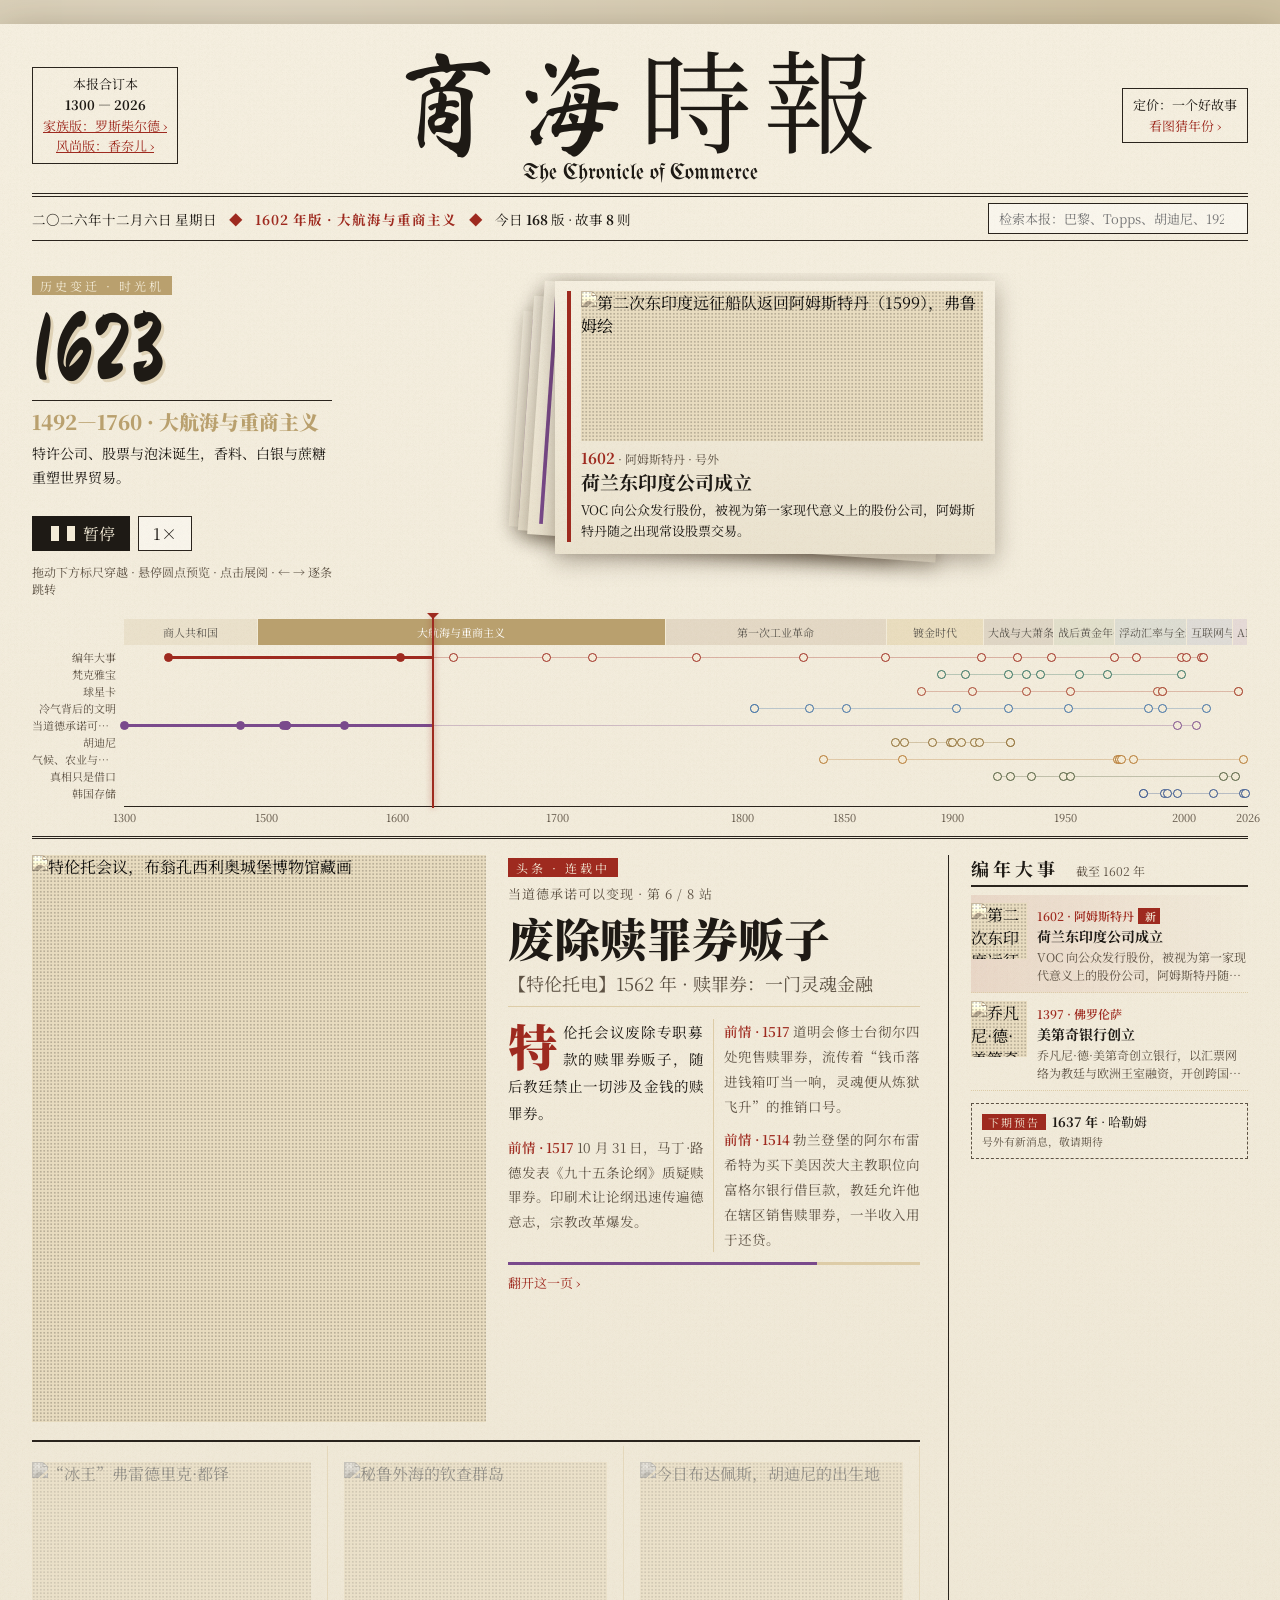
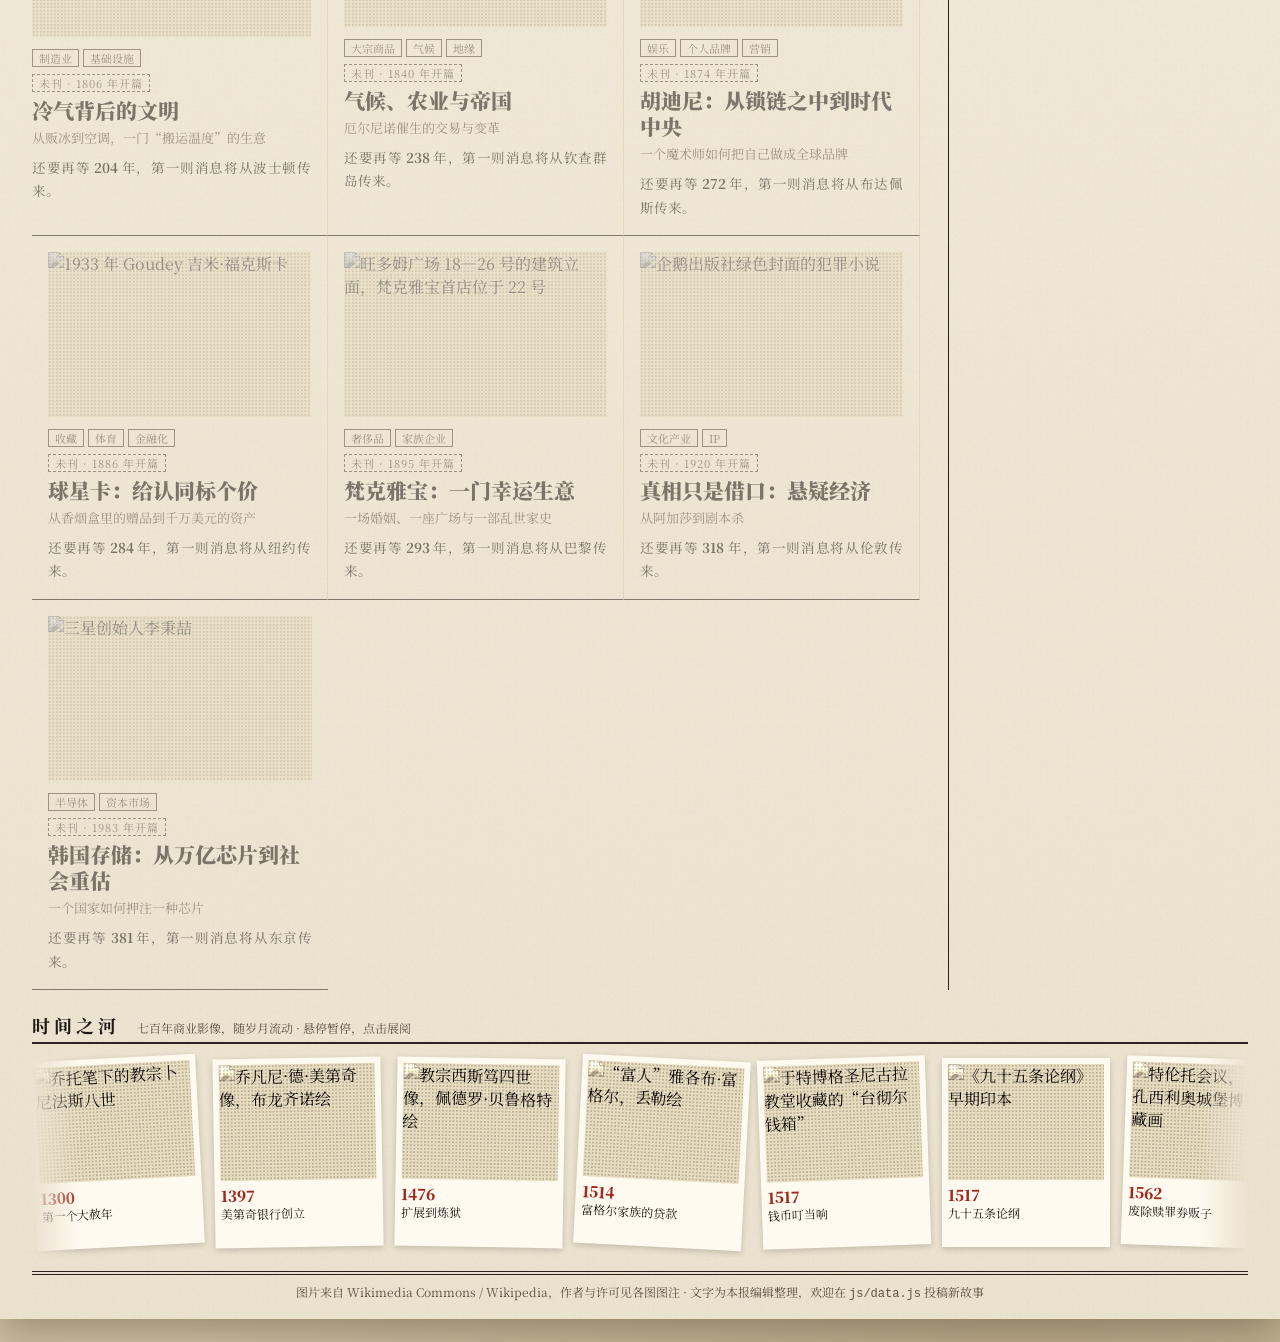
==== index.html @ 9a36eac8 "Initial commit: 商海时报 business story site with Chanel and Rothschild editions Co-Authored-By: Claude " ====
<!doctype html>
<html lang="zh-CN">
<head>
  <meta charset="utf-8" />
  <meta name="viewport" content="width=device-width, initial-scale=1" />
  <title>商海时报</title>
  <meta name="description" content="一份可以翻页的商业故事报：梵克雅宝、球星卡、空调、赎罪券、胡迪尼、厄尔尼诺、悬疑经济与韩国存储，七百年商业影像随时间流动。" />
  <link rel="preconnect" href="https://fonts.googleapis.com" />
  <link rel="preconnect" href="https://fonts.gstatic.com" crossorigin />
  <link href="https://fonts.googleapis.com/css2?family=Ma+Shan+Zheng&family=Noto+Serif+SC:wght@400;600;900&family=UnifrakturMaguntia&display=swap" rel="stylesheet" />
  <link rel="stylesheet" href="css/style.css" />
</head>
<body>
  <!-- ============ 头版 ============ -->
  <div id="front">
    <header class="masthead">
      <div class="ear">本报合订本<br /><b>1300 — 2026</b><br /><a class="link edition-link" href="family.html">家族版：罗斯柴尔德 ›</a><br /><a class="link edition-link" href="fashion.html">风尚版：香奈儿 ›</a></div>
      <div class="title">
        <h1>商海時報</h1>
        <div class="en">The Chronicle of Commerce</div>
      </div>
      <div class="ear right">定价：一个好故事<br /><button id="quizBtn" class="link">看图猜年份 ›</button></div>
    </header>
    <div class="dateline">
      <span id="today"></span>
      <span class="sep">◆</span>
      <b id="edition" class="edition"></b>
      <span class="sep">◆</span>
      <span>今日 <b id="pageCount"></b> 版 · 故事 <b id="storyCount"></b> 则</span>
      <div class="search">
        <input id="q" type="search" placeholder="检索本报：巴黎、Topps、胡迪尼、1929…" autocomplete="off" />
        <ul id="results" hidden></ul>
      </div>
    </div>

    <section id="machine" class="machine" tabindex="0" aria-label="时光机：七百年商业历史变迁">
      <div class="m-left">
        <span class="kicker">历史变迁 · 时光机</span>
        <div class="m-year" id="mYear">1300</div>
        <div class="m-era" id="mEra"></div>
        <p class="m-desc" id="mDesc"></p>
        <div class="m-ctrl">
          <button id="mPlay" class="go">▶ 播放七百年</button>
          <button id="mSpeed" class="chip" title="播放速度">1×</button>
        </div>
        <p class="muted small">拖动下方标尺穿越 · 悬停圆点预览 · 点击展阅 · ← → 逐条跳转</p>
      </div>
      <div class="m-desk" id="mDesk">
        <div class="m-empty" id="mEmpty">故事即将开始……</div>
        <div class="m-stamp" id="mStamp"></div>
      </div>
      <div class="m-axis" id="mAxis">
        <div class="m-eras" id="mEras"></div>
        <div class="m-lanes" id="mLanes"></div>
        <div class="m-ticks" id="mTicks"></div>
        <div class="m-headwrap"><div class="m-head" id="mHead"></div></div>
      </div>
    </section>

    <main class="front-grid">
      <article id="lead" class="lead"></article>
      <aside id="brief" class="brief"></aside>
      <section id="stories" class="stories"></section>
    </main>

    <section class="river">
      <h3>时间之河 <small>七百年商业影像，随岁月流动 · 悬停暂停，点击展阅</small></h3>
      <div class="river-window"><div id="river" class="river-track"></div></div>
    </section>

    <footer class="colophon">
      图片来自 Wikimedia Commons / Wikipedia，作者与许可见各图图注 · 文字为本报编辑整理，欢迎在 <code>js/data.js</code> 投稿新故事
    </footer>
  </div>

  <!-- ============ 翻页阅读 ============ -->
  <div id="reader" hidden>
    <div class="r-top">
      <button id="home" class="link">‹ 返回头版</button>
      <span id="rTitle"></span>
      <span id="rEra" class="muted"></span>
      <span id="rPage" class="muted"></span>
    </div>
    <div class="stage">
      <button id="prev" class="turn" aria-label="上一页">‹</button>
      <div id="book" class="book">
        <div id="pL" class="page left"></div>
        <div id="pR" class="page right"></div>
      </div>
      <button id="next" class="turn" aria-label="下一页">›</button>
    </div>
    <div class="r-bar">
      <button id="play">▶ 自动翻页</button>
      <button id="tone">旧报色调</button>
      <span class="muted small">← → 翻页 · 空格自动 · Esc 返回头版</span>
    </div>
    <div class="film">
      <div id="ruler" class="ruler"></div>
      <div class="film-window"><div id="film" class="film-track"></div></div>
    </div>
  </div>

  <!-- ============ 剪报 / 小试 弹窗 ============ -->
  <div id="modal" hidden>
    <div class="clip">
      <button class="close" id="mClose" aria-label="关闭">×</button>
      <div id="mBody"></div>
    </div>
  </div>

  <script src="js/data.js"></script>
  <script src="js/images.js"></script>
  <script src="js/captions.js"></script>
  <script src="js/app.js"></script>
</body>
</html>
---- css/style.css ----
:root {
  --paper: #f3ebd7;
  --paper-2: #e8dcc0;
  --paper-3: #ddcca7;
  --ink: #1e1a15;
  --ink-2: #5d5244;
  --rule: #2a241d;
  --red: #9e2a1f;
  --gold: #a07a2c;
  --shadow: 0 10px 40px rgba(40, 25, 10, 0.35);
  --serif: "Noto Serif SC", "Songti SC", "SimSun", serif;
}
* { box-sizing: border-box; }
html, body { margin: 0; }
body {
  font-family: var(--serif);
  color: var(--ink);
  background: #cfc2a3;
  background-image:
    radial-gradient(ellipse at 20% 10%, rgba(255,255,255,.35), transparent 60%),
    radial-gradient(ellipse at 80% 90%, rgba(90,60,20,.18), transparent 60%);
  min-height: 100vh;
}
button { font: inherit; cursor: pointer; color: inherit; }
.link { background: none; border: none; color: var(--red); padding: 0; }
.link:hover { text-decoration: underline; }
.muted { color: var(--ink-2); }
.small { font-size: 12px; }
[hidden] { display: none !important; }

/* 纸张质感 */
.paper {
  background-color: var(--paper);
  background-image:
    url("data:image/svg+xml,%3Csvg xmlns='http://www.w3.org/2000/svg' width='220' height='220'%3E%3Cfilter id='n'%3E%3CfeTurbulence baseFrequency='.85' numOctaves='3' stitchTiles='stitch'/%3E%3CfeColorMatrix values='0 0 0 0 .35 0 0 0 0 .27 0 0 0 0 .15 0 0 0 .09 0'/%3E%3C/filter%3E%3Crect width='100%25' height='100%25' filter='url(%23n)'/%3E%3C/svg%3E"),
    linear-gradient(180deg, rgba(255,255,255,.25), rgba(0,0,0,.03));
}

/* 网点印刷效果 */
.halftone { position: relative; overflow: hidden; background: var(--paper-2); }
.halftone img { display: block; width: 100%; height: 100%; object-fit: cover; filter: grayscale(1) contrast(1.15) sepia(.18); transition: filter .5s; }
.halftone::after {
  content: ""; position: absolute; inset: 0; pointer-events: none;
  background: radial-gradient(rgba(20,15,10,.22) 0.9px, transparent 1.3px) 0 0 / 3.5px 3.5px;
}
.halftone:hover img { filter: grayscale(.2) contrast(1.05) sepia(.1); }
.noimg { display: flex; align-items: center; justify-content: center; font-weight: 900; font-size: 64px; color: var(--paper-3); background: var(--paper-2); }

/* ================= 头版 ================= */
#front { max-width: 1280px; margin: 24px auto; padding: 22px 32px 18px; box-shadow: var(--shadow); }
#front { background-color: var(--paper); }
.masthead { display: grid; grid-template-columns: 1fr auto 1fr; align-items: center; gap: 16px; border-bottom: 4px double var(--rule); padding-bottom: 8px; }
.masthead .ear { font-size: 13px; line-height: 1.6; border: 1px solid var(--rule); padding: 6px 10px; justify-self: start; text-align: center; }
.masthead .ear.right { justify-self: end; }
.masthead .title { text-align: center; }
.masthead h1 { margin: 0; font-family: "Ma Shan Zheng", var(--serif); font-weight: 400; font-size: clamp(56px, 9vw, 112px); line-height: 1; letter-spacing: 12px; }
.masthead .en { font-family: "UnifrakturMaguntia", serif; font-size: 22px; margin-top: 4px; }
.dateline { display: flex; align-items: center; gap: 12px; flex-wrap: wrap; border-bottom: 1px solid var(--rule); padding: 6px 0; font-size: 13.5px; }
.dateline .sep { color: var(--red); }
.search { position: relative; margin-left: auto; min-width: 260px; }
.search input { width: 100%; padding: 5px 10px; border: 1px solid var(--rule); background: rgba(255,255,255,.4); font: inherit; font-size: 13px; }
#results { position: absolute; z-index: 30; right: 0; left: 0; list-style: none; margin: 2px 0 0; padding: 0; background: var(--paper); border: 1px solid var(--rule); max-height: 320px; overflow-y: auto; box-shadow: var(--shadow); }
#results li { padding: 6px 10px; cursor: pointer; border-bottom: 1px dotted var(--paper-3); font-size: 13.5px; }
#results li:hover, #results li.on { background: var(--paper-2); }
#results small { color: var(--ink-2); margin-left: 6px; }

.front-grid { display: grid; grid-template-columns: 1fr 300px; gap: 0 28px; margin-top: 16px; }
.kicker { display: inline-block; font-size: 12px; letter-spacing: 3px; color: var(--paper); background: var(--red); padding: 1px 8px; }
.lead { display: grid; grid-template-columns: 1.1fr 1fr; gap: 22px; padding-bottom: 18px; border-bottom: 2px solid var(--rule); cursor: pointer; }
.lead .halftone { aspect-ratio: 4 / 5; }
.lead h2 { font-size: clamp(30px, 3.6vw, 46px); line-height: 1.15; margin: 8px 0 6px; font-weight: 900; }
.lead .deck { font-size: 18px; color: var(--ink-2); margin: 0 0 12px; border-bottom: 1px solid var(--paper-3); padding-bottom: 10px; }
.lead .body { column-count: 2; column-gap: 20px; column-rule: 1px solid var(--paper-3); font-size: 14.5px; line-height: 1.85; text-align: justify; }
.lead .body p { margin: 0 0 8px; }
.dropcap::first-letter { float: left; font-size: 3.4em; line-height: .9; font-weight: 900; padding: 4px 6px 0 0; color: var(--red); }
.more { color: var(--red); font-size: 13px; margin-top: 6px; display: inline-block; }

.brief { grid-row: span 2; border-left: 1px solid var(--rule); padding-left: 22px; }
.brief h3, .river h3 { margin: 0 0 8px; font-size: 18px; border-bottom: 2px solid var(--rule); padding-bottom: 4px; letter-spacing: 4px; }
.brief h3 small, .river h3 small { font-weight: 400; letter-spacing: 0; font-size: 12px; color: var(--ink-2); margin-left: 8px; }
.brief-item { display: grid; grid-template-columns: 56px 1fr; gap: 10px; padding: 8px 0; border-bottom: 1px dotted var(--paper-3); cursor: pointer; }
.brief-item .halftone { width: 56px; height: 56px; }
.brief-item b { display: block; font-size: 14px; }
.brief-item .y { color: var(--red); font-weight: 600; font-size: 12px; }
.brief-item p { margin: 2px 0 0; font-size: 12px; color: var(--ink-2); line-height: 1.5; display: -webkit-box; -webkit-line-clamp: 2; -webkit-box-orient: vertical; overflow: hidden; }
.brief-item:hover b { color: var(--red); }

.stories { display: grid; grid-template-columns: repeat(auto-fill, minmax(260px, 1fr)); gap: 0; margin-top: 4px; }
.story { padding: 16px 16px 16px 0; border-bottom: 1px solid var(--rule); cursor: pointer; }
.story:not(:last-child) { border-right: 1px solid var(--paper-3); padding-right: 16px; }
.story + .story { padding-left: 16px; }
.story .halftone { aspect-ratio: 16 / 10; margin-bottom: 8px; }
.story h3 { margin: 4px 0; font-size: 21px; line-height: 1.25; font-weight: 900; }
.story .deck { font-size: 13px; color: var(--ink-2); margin: 0 0 6px; }
.story p { margin: 0; font-size: 13.5px; line-height: 1.75; text-align: justify; }
.story .tags { margin-top: 6px; }
.tag { display: inline-block; font-size: 11px; padding: 0 6px; margin-right: 4px; border: 1px solid var(--ink-2); color: var(--ink-2); }
.story:hover h3, .lead:hover h2 { color: var(--red); }

/* 时间之河（头版滚动胶片） */
.river { margin-top: 22px; }
.river-window { overflow: hidden; mask-image: linear-gradient(90deg, transparent, #000 4%, #000 96%, transparent); }
.river-track { display: flex; gap: 14px; width: max-content; animation: drift 240s linear infinite; padding: 6px 0 10px; will-change: transform; }
.river-window.idle .river-track { animation-play-state: paused; }
.river-window:hover .river-track { animation-play-state: paused; }
@keyframes drift { to { transform: translateX(-50%); } }
.frame { width: 168px; flex: none; cursor: pointer; background: #fffaf0; padding: 6px 6px 8px; box-shadow: 0 2px 6px rgba(0,0,0,.18); transform: rotate(var(--r, 0deg)); transition: transform .25s; }
.frame:hover { transform: rotate(0) translateY(-4px) scale(1.04); }
.frame .halftone { height: 116px; }
.frame .y { font-weight: 900; color: var(--red); font-size: 15px; margin-top: 4px; }
.frame .t { font-size: 12px; line-height: 1.4; height: 2.8em; overflow: hidden; }
.colophon { margin-top: 14px; border-top: 4px double var(--rule); padding-top: 8px; font-size: 12px; color: var(--ink-2); text-align: center; }

/* ================= 翻页阅读 ================= */
#reader { height: 100vh; display: flex; flex-direction: column; padding: 12px 16px; gap: 8px; }
.r-top { display: flex; gap: 16px; align-items: baseline; flex-wrap: wrap; }
#rTitle { font-weight: 900; font-size: 18px; }
#rPage { margin-left: auto; }
.stage { flex: 1; min-height: 0; display: flex; align-items: center; gap: 10px; }
.turn { flex: none; width: 44px; height: 88px; border: none; background: rgba(255,255,255,.25); font-size: 32px; border-radius: 4px; color: var(--ink); }
.turn:hover:not(:disabled) { background: rgba(255,255,255,.5); }
.turn:disabled { opacity: .25; cursor: default; }

.book { position: relative; flex: 1; height: 100%; max-height: 760px; max-width: 1240px; margin: 0 auto; display: flex; perspective: 2600px; }
.book::before { content: ""; position: absolute; inset: -10px -12px; background: #5a4630; border-radius: 6px; box-shadow: var(--shadow); z-index: -1; }
.page { position: relative; flex: 1; overflow: hidden; padding: 30px 34px 40px; }
.page.left { box-shadow: inset -24px 0 36px -18px rgba(60,40,15,.45); }
.page.right { box-shadow: inset 24px 0 36px -18px rgba(60,40,15,.45); }
.folio { position: absolute; bottom: 12px; left: 0; right: 0; text-align: center; font-size: 12px; color: var(--ink-2); letter-spacing: 2px; }
.runhead { font-size: 11px; letter-spacing: 3px; color: var(--ink-2); border-bottom: 1px solid var(--rule); padding-bottom: 4px; margin-bottom: 14px; display: flex; justify-content: space-between; }

/* 翻页叶片 */
.leaf { position: absolute; top: 0; bottom: 0; width: 50%; transform-style: preserve-3d; z-index: 5; }
.leaf .face { position: absolute; inset: 0; backface-visibility: hidden; -webkit-backface-visibility: hidden; }
.leaf .face.back { transform: rotateY(180deg); }
.leaf .face::after { content: ""; position: absolute; inset: 0; pointer-events: none; opacity: 0; animation: shade .9s ease-in-out forwards; }
.leaf.next { left: 50%; transform-origin: left center; animation: flipNext .9s cubic-bezier(.45,.05,.35,1) forwards; }
.leaf.prev { left: 0; transform-origin: right center; animation: flipPrev .9s cubic-bezier(.45,.05,.35,1) forwards; }
.leaf.next .face.front::after { background: linear-gradient(90deg, rgba(0,0,0,.35), transparent 60%); }
.leaf.next .face.back::after { background: linear-gradient(270deg, rgba(0,0,0,.35), transparent 60%); }
.leaf.prev .face.front::after { background: linear-gradient(270deg, rgba(0,0,0,.35), transparent 60%); }
.leaf.prev .face.back::after { background: linear-gradient(90deg, rgba(0,0,0,.35), transparent 60%); }
@keyframes flipNext { from { transform: rotateY(0); } to { transform: rotateY(-180deg); } }
@keyframes flipPrev { from { transform: rotateY(0); } to { transform: rotateY(180deg); } }
@keyframes shade { 50% { opacity: 1; } 100% { opacity: 0; } }

/* 左页：图版 */
.plate { height: calc(100% - 30px); display: flex; flex-direction: column; }
.plate .halftone { flex: 1; min-height: 0; border: 1px solid var(--rule); padding: 0; }
.plate .halftone img { object-fit: cover; animation: kenburns 18s ease-in-out infinite alternate; transform-origin: var(--fx, 50%) var(--fy, 40%); }
.plate .halftone.contain img { object-fit: contain; background: #fffaf0; }
@keyframes kenburns { from { transform: scale(1); } to { transform: scale(1.12); } }
.plate figcaption { font-size: 13px; margin-top: 8px; line-height: 1.5; }
.plate figcaption .credit { display: block; font-size: 11px; color: var(--ink-2); margin-top: 2px; }
.plate figcaption .credit a { color: inherit; }
.plate .yearstamp { position: absolute; top: 46px; left: 46px; font-size: 44px; font-weight: 900; color: var(--paper); text-shadow: 0 2px 10px rgba(0,0,0,.6); z-index: 2; letter-spacing: 2px; }
body.color .halftone img { filter: none; }
body.color .halftone::after { opacity: .25; }

/* 右页：报道 */
.article .dl { font-size: 13px; color: var(--red); font-weight: 600; letter-spacing: 1px; }
.article h2 { font-size: clamp(26px, 2.8vw, 40px); line-height: 1.2; margin: 6px 0 12px; font-weight: 900; }
.article .body { font-size: 16px; line-height: 2; text-align: justify; }
.article blockquote { margin: 18px 0 0; padding: 12px 16px; border-top: 2px solid var(--rule); border-bottom: 2px solid var(--rule); font-size: 17px; font-weight: 600; line-height: 1.7; position: relative; }
.article blockquote::before { content: "商业启示"; position: absolute; top: -11px; left: 12px; background: var(--paper); padding: 0 8px; font-size: 12px; color: var(--gold); letter-spacing: 3px; }
.article .seq { margin-top: 18px; font-size: 12px; color: var(--ink-2); }

/* 封面 & 封底 */
.cover h2 { font-family: "Ma Shan Zheng", var(--serif); font-weight: 400; font-size: clamp(40px, 4.6vw, 66px); line-height: 1.1; margin: 10px 0; }
.cover .deck { font-size: 18px; color: var(--ink-2); margin: 0 0 14px; }
.mosaic { display: grid; grid-template-columns: repeat(3, 1fr); grid-auto-rows: 1fr; gap: 6px; height: calc(100% - 40px); }
.mosaic .halftone:first-child { grid-column: span 2; grid-row: span 2; }
.toc { list-style: none; padding: 0; margin: 14px 0 0; }
.toc li { display: flex; gap: 10px; align-items: baseline; padding: 5px 0; border-bottom: 1px dotted var(--paper-3); cursor: pointer; font-size: 15px; }
.toc li:hover { color: var(--red); }
.toc .y { color: var(--red); font-weight: 600; width: 44px; flex: none; }
.toc .pg { margin-left: auto; color: var(--ink-2); font-size: 12px; }
.lessons { list-style: none; padding: 0; counter-reset: l; }
.lessons li { counter-increment: l; padding: 10px 0 10px 40px; position: relative; border-bottom: 1px dotted var(--paper-3); line-height: 1.7; }
.lessons li::before { content: counter(l, cjk-ideographic); position: absolute; left: 0; top: 8px; font-weight: 900; color: var(--red); font-size: 20px; }
.next-issue { border: 1px solid var(--rule); padding: 16px; margin-top: 16px; cursor: pointer; }
.next-issue:hover h3 { color: var(--red); }
.next-issue .halftone { height: 180px; margin: 8px 0; }

/* 底部胶片 */
.r-bar { display: flex; gap: 10px; align-items: center; justify-content: center; }
.r-bar button { border: 1px solid var(--rule); background: rgba(255,255,255,.35); padding: 3px 12px; }
.film { flex: none; }
.ruler { position: relative; height: 26px; margin: 0 22px; }
.ruler .band { position: absolute; top: 10px; height: 4px; left: 0; right: 0; background: var(--rule); opacity: .3; }
.ruler i { position: absolute; top: 6px; width: 1px; height: 12px; background: var(--rule); }
.ruler .cursor { position: absolute; top: 0; transform: translateX(-50%); transition: left .9s cubic-bezier(.45,.05,.35,1); font-size: 11px; font-weight: 900; color: var(--paper); background: var(--red); padding: 0 5px; border-radius: 2px; }
.ruler .cursor::after { content: ""; position: absolute; left: 50%; bottom: -5px; border: 5px solid transparent; border-top-color: var(--red); border-bottom: 0; transform: translateX(-50%); }
.ruler span.lb { position: absolute; top: 15px; font-size: 10px; color: var(--ink-2); transform: translateX(-50%); }
.film-window { overflow: hidden; mask-image: linear-gradient(90deg, transparent, #000 10%, #000 90%, transparent); }
.film-track { display: flex; gap: 10px; padding: 6px 0; transition: transform .9s cubic-bezier(.45,.05,.35,1); }
.film-track .frame { width: 112px; padding: 4px 4px 6px; opacity: .55; transform: scale(.88); }
.film-track .frame .halftone { height: 70px; }
.film-track .frame .y { font-size: 12px; }
.film-track .frame .t { font-size: 11px; height: 1.4em; }
.film-track .frame.on { opacity: 1; transform: scale(1.05); box-shadow: 0 4px 14px rgba(0,0,0,.3); outline: 2px solid var(--red); }

/* ================= 弹窗 ================= */
#modal { position: fixed; inset: 0; background: rgba(30,20,10,.55); z-index: 50; display: flex; align-items: center; justify-content: center; padding: 16px; }
.clip { position: relative; width: min(720px, 100%); max-height: calc(100vh - 32px); overflow-y: auto; padding: 26px 30px; box-shadow: var(--shadow); clip-path: polygon(0 1%, 3% 0, 20% 1%, 40% 0, 60% 1%, 80% 0, 97% 1%, 100% 0, 99% 30%, 100% 60%, 99% 100%, 80% 99%, 60% 100%, 40% 99%, 20% 100%, 2% 99%, 0 100%, 1% 60%); }
.clip .close { position: absolute; top: 10px; right: 14px; border: none; background: none; font-size: 26px; color: var(--ink-2); }
.clip .extra { font-family: "Ma Shan Zheng", var(--serif); font-size: 40px; color: var(--red); line-height: 1; }
.clip h2 { font-size: 28px; margin: 6px 0 10px; }
.clip .halftone { max-height: 360px; aspect-ratio: 16 / 10; margin: 10px 0; }
.clip .halftone.contain img { object-fit: contain; }
.clip p { line-height: 1.9; }
.quiz input[type=range] { width: 100%; accent-color: var(--red); }
.quiz .guess { font-size: 40px; font-weight: 900; color: var(--red); text-align: center; }
.quiz .row { display: flex; justify-content: space-between; align-items: center; gap: 10px; margin-top: 10px; }
.quiz button.go { border: 1px solid var(--red); color: var(--red); background: none; padding: 4px 16px; }

/* ================= 窄屏 ================= */
@media (max-width: 860px) {
  #front { margin: 0; padding: 14px 16px; }
  .masthead { grid-template-columns: 1fr; }
  .masthead .ear { display: none; }
  .masthead h1 { letter-spacing: 6px; }
  .search { margin-left: 0; width: 100%; }
  .front-grid { grid-template-columns: 1fr; }
  .lead { grid-template-columns: 1fr; }
  .lead .body { column-count: 1; }
  .brief { grid-row: auto; border-left: none; padding-left: 0; margin-top: 16px; order: 3; }
  .story, .story + .story, .story:not(:last-child) { padding: 14px 0; border-right: none; }
  #reader { padding: 8px; height: auto; min-height: 100vh; }
  .stage { align-items: stretch; }
  .turn { display: none; }
  .book { flex-direction: column; height: auto; max-height: none; }
  .page { padding: 18px 16px 34px; }
  .page.left, .page.right { box-shadow: none; }
  .plate { height: 52vh; }
  .mosaic { height: 52vh; }
  .book.swap { animation: swap .5s ease; }
  @keyframes swap { from { opacity: 0; transform: translateX(24px); } to { opacity: 1; transform: none; } }
}
@media (prefers-reduced-motion: reduce) {
  .river-track, .plate .halftone img { animation: none; }
}

/* ================= 时光机：动画历史变迁 ================= */
.machine {
  --era: var(--red); --lab: 92px;
  position: relative; display: grid; grid-template-columns: 300px 1fr; gap: 10px 28px;
  margin-top: 16px; padding: 16px 0 10px; border-bottom: 3px double var(--rule); outline: none;
}
.machine .kicker { background: var(--era); transition: background .8s; }
.m-year {
  font-family: "Ma Shan Zheng", var(--serif); font-size: 96px; line-height: 1; margin: 6px 0 2px;
  color: var(--ink); font-variant-numeric: tabular-nums; letter-spacing: 2px;
  text-shadow: 3px 3px 0 color-mix(in srgb, var(--era) 35%, transparent);
}
.m-era { font-weight: 900; font-size: 20px; color: var(--era); transition: color .8s; border-top: 1px solid var(--rule); padding-top: 6px; }
.m-desc { font-size: 14px; line-height: 1.7; min-height: 4.6em; margin: 6px 0 10px; }
.m-ctrl { display: flex; gap: 8px; align-items: center; }
.m-ctrl button { border: 1px solid var(--rule); background: rgba(255,255,255,.4); padding: 5px 14px; }
.m-ctrl .go { background: var(--ink); color: var(--paper); border-color: var(--ink); }
.m-ctrl .go:hover { background: var(--red); border-color: var(--red); }

/* 剪报桌面 */
.m-desk { position: relative; min-height: 330px; overflow: hidden; }
.m-empty { position: absolute; inset: 0; display: grid; place-items: center; color: var(--ink-2); font-size: 20px; letter-spacing: 6px; }
.d-card {
  position: absolute; left: 30%; top: 8px; width: min(440px, 64%);
  padding: 10px 12px 12px; box-shadow: 0 6px 22px rgba(40,25,10,.35); cursor: pointer;
  transform-origin: 50% 0; transition: transform .7s cubic-bezier(.2,.8,.2,1), opacity .7s;
}
.d-card.leave { opacity: 0 !important; transform: translate(-160px, 60px) rotate(-14deg) scale(.6) !important; }
.d-in { border-left: 4px solid var(--c); padding-left: 10px; }
.d-in.enter { animation: drop .75s cubic-bezier(.2,.9,.25,1.15); }
@keyframes drop {
  0% { transform: translate(120px, -260px) rotate(18deg); opacity: 0; }
  60% { opacity: 1; }
  100% { transform: none; }
}
.d-in .halftone { height: 150px; }
.d-meta { font-size: 12px; color: var(--ink-2); margin-top: 6px; }
.d-meta b { color: var(--red); font-size: 15px; }
.d-in h4 { margin: 2px 0 4px; font-size: 19px; line-height: 1.3; }
.d-in p { margin: 0; font-size: 13px; line-height: 1.65; display: -webkit-box; -webkit-line-clamp: 3; -webkit-box-orient: vertical; overflow: hidden; }
.d-card:not(.top) p, .d-card:not(.top) .d-meta { visibility: hidden; }
.d-card.top:hover { box-shadow: 0 10px 30px rgba(40,25,10,.5); }

/* 时代更替印章 */
.m-stamp {
  position: absolute; right: 4%; top: 18px; z-index: 30; pointer-events: none; opacity: 0;
  border: 4px double var(--era); color: var(--era); padding: 6px 16px; text-align: center;
  font-family: "Ma Shan Zheng", var(--serif); font-size: 34px; line-height: 1.1; background: rgba(243,235,215,.85);
}
.m-stamp small { display: block; font-family: var(--serif); font-size: 12px; letter-spacing: 6px; }
.m-stamp.go { animation: stamp 2.6s ease-out forwards; }
@keyframes stamp {
  0% { opacity: 0; transform: scale(2.4) rotate(-20deg); }
  12% { opacity: 1; transform: scale(.94) rotate(-8deg); }
  18% { transform: scale(1) rotate(-8deg); }
  80% { opacity: 1; transform: scale(1) rotate(-8deg); }
  100% { opacity: 0; transform: scale(1) rotate(-8deg); }
}

/* 时间标尺 + 故事泳道 */
.m-axis { grid-column: 1 / -1; position: relative; user-select: none; touch-action: none; cursor: ew-resize; padding-bottom: 4px; }
.m-eras, .m-lanes, .m-ticks { margin-left: var(--lab); position: relative; }
.m-eras { height: 26px; }
.m-band {
  position: absolute; top: 0; height: 100%; border: none; padding: 0; overflow: hidden;
  background: color-mix(in srgb, var(--c) 28%, transparent); border-right: 1px solid var(--paper);
  font-size: 11px; white-space: nowrap; color: var(--ink); opacity: .7; transition: opacity .4s, background .4s;
}
.m-band span { padding: 0 4px; }
.m-band.on, .m-band:hover { opacity: 1; background: var(--c); color: #fff; }
.m-lanes { padding: 4px 0; }
.m-lane { position: relative; height: 17px; }
.m-lab { position: absolute; right: 100%; width: var(--lab); padding-right: 8px; text-align: right; font-size: 11px; line-height: 17px; white-space: nowrap; overflow: hidden; text-overflow: ellipsis; color: var(--ink-2); }
.m-line { position: absolute; top: 8px; height: 1px; background: color-mix(in srgb, var(--c) 30%, transparent); }
.m-fill { position: absolute; left: 0; top: -1px; height: 3px; width: 100%; background: var(--c); transform: scaleX(0); transform-origin: left center; }
.m-dot {
  position: absolute; top: 4px; width: 9px; height: 9px; margin-left: -4.5px; padding: 0;
  border-radius: 50%; border: 1.5px solid var(--c); background: var(--paper); cursor: pointer; transition: transform .3s, background .3s;
}
.m-dot.lit { background: var(--c); }
.m-dot:hover { transform: scale(1.8); z-index: 5; }
.m-dot:hover::after {
  content: attr(data-tip); position: absolute; bottom: 140%; left: 50%; transform: translateX(-50%) scale(.56);
  transform-origin: 50% 100%; white-space: nowrap; background: var(--ink); color: var(--paper); padding: 3px 8px; font-size: 20px; border-radius: 2px;
}
.m-ticks { height: 16px; border-top: 1px solid var(--rule); }
.m-ticks span { position: absolute; top: 2px; transform: translateX(-50%); font-size: 11px; color: var(--ink-2); }
.m-headwrap { position: absolute; top: 0; bottom: 18px; left: var(--lab); right: 0; pointer-events: none; }
.m-head { position: absolute; top: -4px; bottom: 0; width: 2px; margin-left: -1px; background: var(--red); box-shadow: 0 0 6px rgba(158,42,31,.6); }
.m-head::before { content: ""; position: absolute; top: -2px; left: -5px; border: 6px solid transparent; border-top-color: var(--red); }

@media (max-width: 860px) {
  .machine { grid-template-columns: 1fr; --lab: 64px; }
  .m-year { font-size: 64px; }
  .m-desk { min-height: 300px; }
  .d-card { left: 18%; width: 76%; }
}
@media (prefers-reduced-motion: reduce) {
  .d-in.enter, .m-stamp.go { animation: none; }
  .d-card { transition: none; }
}

/* 同一时期 */
.sametime { margin-top: 22px; border-top: 3px double var(--rule); padding-top: 8px; }
.sametime h5 { margin: 0 0 8px; font-size: 13px; letter-spacing: 4px; color: var(--ink-2); }
.sametime ul { list-style: none; margin: 0; padding: 0; display: grid; grid-template-columns: 1fr 1fr; gap: 10px 14px; }
.sametime li { display: grid; grid-template-columns: 54px 1fr; gap: 8px; cursor: pointer; font-size: 13px; line-height: 1.45; border-left: 3px solid var(--c); padding-left: 6px; }
.sametime li .halftone { height: 54px; }
.sametime li b { color: var(--red); }
.sametime li small { display: block; color: var(--ink-2); font-size: 11px; }
.sametime li:hover { background: rgba(255,255,255,.35); }
.d-card { left: 22%; }
@media (max-width: 860px) { .sametime ul { grid-template-columns: 1fr; } }
@media (max-width: 860px) { .m-ticks span.minor { display: none; } }

/* ===== 头版随年份演进 ===== */
.edition { color: var(--red); letter-spacing: 1px; }
#front .halftone img { filter: grayscale(1) contrast(1.15) sepia(var(--sepia, .18)); }
body.color #front .halftone img { filter: none; }
.lead-series { margin: 6px 0 0; font-size: 13px; color: var(--ink-2); letter-spacing: 1px; }
.lead .body p.prev { color: var(--ink-2); font-size: 13.5px; }
.lead .body p.prev b { color: var(--red); font-weight: 600; }
.lead .body .lesson { border-left: 3px solid var(--red); padding-left: 8px; font-weight: 600; }
.progress { height: 3px; background: var(--paper-3); margin: 10px 0 2px; }
.progress i { display: block; height: 100%; background: var(--c); transition: width .8s; }
.badge { display: inline-block; font-size: 11px; letter-spacing: 1px; margin-top: 6px; padding: 0 6px; background: var(--ink); color: var(--paper); }
.story.done .badge { background: var(--ink-2); }
.story.future { opacity: .55; }
.story.future .halftone img { filter: grayscale(1) contrast(.6) brightness(1.12) !important; }
.story.future .badge { background: none; color: var(--ink-2); border: 1px dashed var(--ink-2); }
.story.future:hover { opacity: .9; }
.brief-item.fresh { background: linear-gradient(90deg, rgba(158,42,31,.1), transparent); }
.brief-item.fresh .y::after { content: " 新"; color: var(--paper); background: var(--red); padding: 0 4px; margin-left: 4px; font-size: 11px; }
.teaser { margin-top: 12px; border: 1px dashed var(--ink-2); padding: 8px 10px; font-size: 13px; }
.teaser span { display: inline-block; background: var(--red); color: var(--paper); font-size: 11px; padding: 0 6px; margin-right: 6px; letter-spacing: 2px; }
.teaser small { color: var(--ink-2); }
.river .frame.future { opacity: .35; }
.river .frame.future img { filter: grayscale(1) contrast(.6) brightness(1.15) !important; }
.river .frame.future .t { visibility: hidden; }
.river .frame.future .y { color: var(--ink-2); }
/* 重新上墨：版面内容更换时的印刷动画 */
.reprint { animation: reprint .9s ease-out; }
@keyframes reprint {
  0% { opacity: 0; filter: blur(3px) contrast(.4); transform: translateY(6px); }
  50% { opacity: .8; filter: blur(.5px); }
  100% { opacity: 1; filter: none; transform: none; }
}
.story.future.reprint { animation: none; }
@media (prefers-reduced-motion: reduce) { .reprint { animation: none; } }

/* ================= 家族版：家谱 ================= */
.tree { margin: 18px 0 8px; border-top: 3px double var(--ink); border-bottom: 1px solid var(--rule); padding: 10px 0 4px; }
.t-head { display: flex; align-items: center; gap: 14px; flex-wrap: wrap; margin-bottom: 4px; }
.t-head b { font-size: 17px; }
.t-legend { margin-left: auto; font-size: 12px; color: var(--ink-2); display: flex; flex-wrap: wrap; gap: 4px 12px; align-items: center; }
.t-legend i { display: inline-block; width: 10px; height: 10px; border-radius: 50%; background: var(--c); margin-right: 4px; }
.t-scroll { overflow-x: auto; }
.t-canvas { position: relative; min-width: 760px; }
.t-canvas svg { position: absolute; inset: 0; width: 100%; height: 100%; overflow: visible; }
.t-canvas path { fill: none; stroke: var(--c); stroke-width: 2; stroke-dasharray: 1 2; stroke-dashoffset: 1; opacity: .85; transition: stroke-dashoffset 1.1s ease; }
.t-canvas path.on { stroke-dashoffset: 0; }
.t-gen { position: absolute; left: 0; font-size: 11px; letter-spacing: 2px; color: var(--ink-2); writing-mode: vertical-rl; opacity: .6; }
.t-p { position: absolute; transform: translate(-50%, -22px); background: none; border: 0; padding: 0; cursor: pointer; display: flex; flex-direction: column; align-items: center; width: 92px; font-family: var(--serif); color: var(--ink); transition: opacity .6s, filter .6s; }
.t-face { width: 44px; height: 44px; border-radius: 50%; overflow: hidden; border: 3px solid var(--c); background: var(--paper-3); display: grid; place-items: center; box-shadow: 0 2px 6px var(--shadow); transition: border-color .6s, transform .2s; }
.t-face img { width: 100%; height: 100%; object-fit: cover; object-position: 50% 18%; filter: grayscale(.4) sepia(.25) contrast(1.05); }
.t-face em { font-style: normal; font-weight: 900; font-size: 18px; color: var(--c); }
.t-p:hover .t-face { transform: scale(1.12); }
.t-name { font-size: 13px; font-weight: 600; margin-top: 3px; white-space: nowrap; }
.t-yrs { font-size: 11px; color: var(--ink-2); }
.t-p.unborn { opacity: .14; filter: grayscale(1); }
.t-p.unborn .t-face { border-style: dashed; }
.t-p.dead .t-face { border-color: var(--rule); }
.t-p.dead .t-face img { filter: grayscale(1) sepia(.5) brightness(.95); }
.t-p.dead .t-name::after { content: " †"; color: var(--ink-2); }
.t-p.newborn .t-face { animation: tborn 1.2s ease; }
@keyframes tborn { 0% { transform: scale(.2); box-shadow: 0 0 0 0 var(--c); } 55% { transform: scale(1.3); box-shadow: 0 0 0 10px color-mix(in srgb, var(--c) 30%, transparent); } 100% { transform: scale(1); } }
@media (prefers-reduced-motion: reduce) { .t-canvas path, .t-p { transition: none; } .t-p.newborn .t-face { animation: none; } }
.edition-link { font-size: 13px; }

/* ================= 时间轴停靠：下滑后缩成细条，固定在屏幕底部 ================= */
.m-mini { display: none; }
body.docked { padding-bottom: 86px; }
body.docked .machine { padding-bottom: calc(10px + var(--axisH, 200px)); }
body.docked .m-axis {
  position: fixed; z-index: 40; bottom: 0; left: 50%; width: min(1280px, 100vw); transform: translateX(-50%);
  box-sizing: border-box; padding: 6px 32px 4px; --lab: 104px;
  background: var(--paper); border-top: 3px double var(--ink); box-shadow: 0 -8px 22px rgba(40,25,10,.18);
  animation: dockIn .35s cubic-bezier(.2,.8,.3,1);
}
@keyframes dockIn { from { transform: translate(-50%, 100%); } }
body.docked .m-mini {
  display: flex; align-items: center; gap: 8px; position: absolute; left: 32px; top: 6px; bottom: 6px; width: calc(var(--lab) - 12px);
}
.m-mini b { font-family: "Ma Shan Zheng", var(--serif); font-size: 30px; line-height: 1; color: var(--era); }
.m-mini button { width: 28px; height: 28px; border-radius: 50%; border: 0; background: var(--ink); color: var(--paper); font-size: 11px; cursor: pointer; flex: none; }
.m-mini button:hover { background: var(--red); }
body.docked .m-eras { height: 13px; }
body.docked .m-band { font-size: 9.5px; line-height: 13px; }
body.docked .m-lanes { padding: 3px 0; }
body.docked .m-lane { height: 4px; }
body.docked .m-lab { display: none; }
body.docked .m-line { top: 1.5px; }
body.docked .m-fill { top: -.5px; height: 2px; }
body.docked .m-dot { top: 0; width: 5px; height: 5px; margin-left: -2.5px; border-width: 1px; }
body.docked .m-ticks { height: 13px; }
body.docked .m-ticks span { font-size: 9.5px; top: 1px; }
body.docked .m-headwrap { left: calc(32px + var(--lab)); right: 32px; top: 6px; bottom: 17px; }
@media (max-width: 860px) {
  body.docked .m-axis { padding: 6px 12px 4px; --lab: 74px; }
  body.docked .m-mini { left: 12px; }
  .m-mini b { font-size: 22px; }
  body.docked .m-headwrap { left: calc(12px + var(--lab)); right: 12px; }
}
@media (prefers-reduced-motion: reduce) { body.docked .m-axis { animation: none; } }
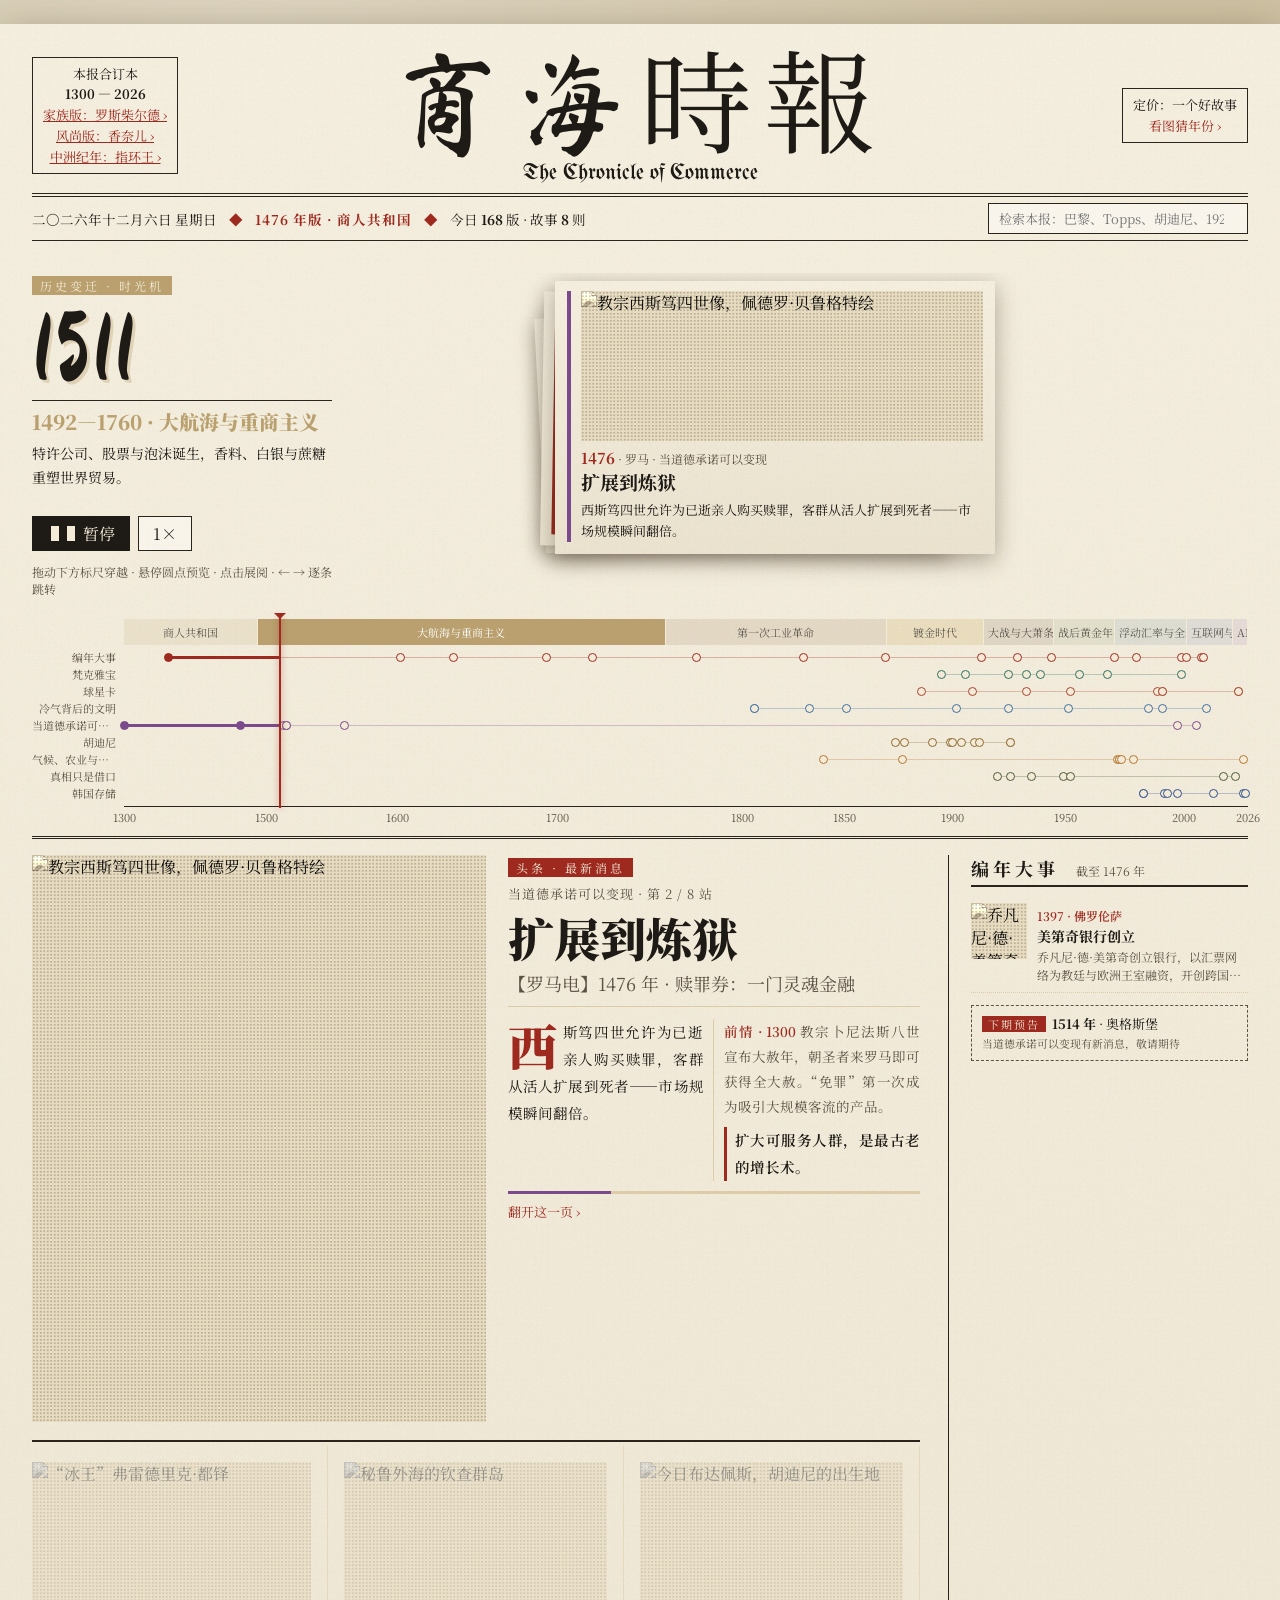
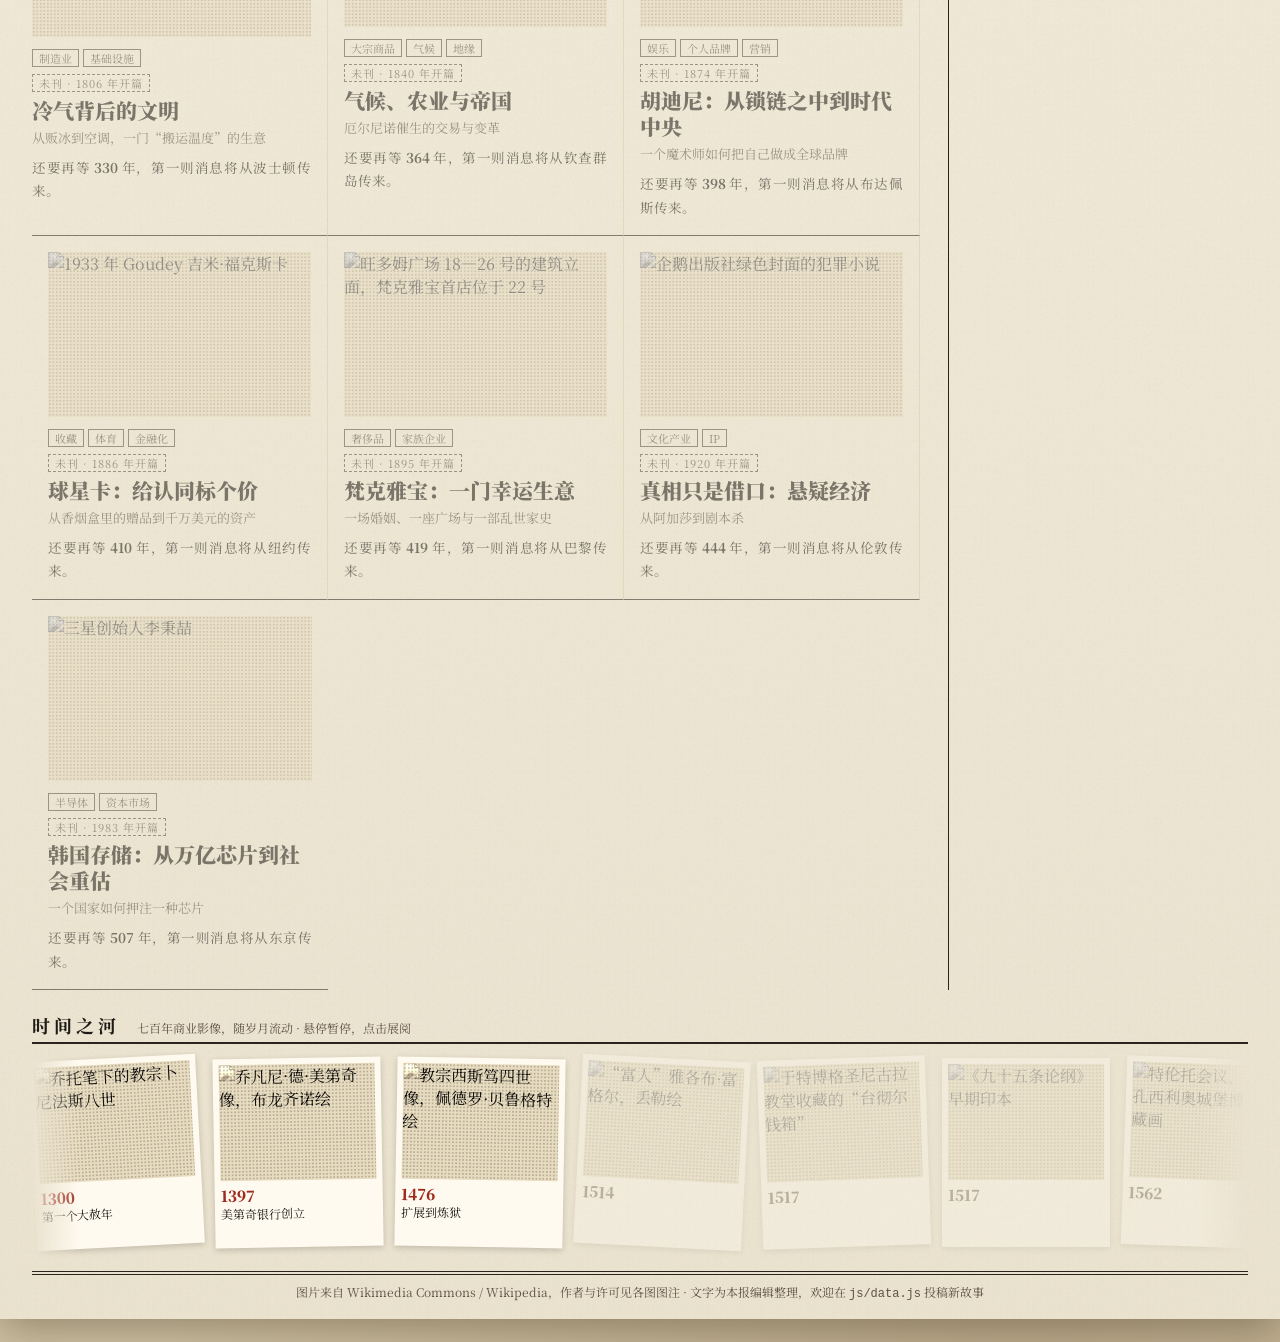
==== commit a92e03cf: "Add 中洲纪年 · 指环王版: interactive Middle-earth map, chronicle, legends and battles Co-Authored-By: Claude" ====
--- a/index.html
+++ b/index.html
@@ -14,7 +14,7 @@
   <!-- ============ 头版 ============ -->
   <div id="front">
     <header class="masthead">
-      <div class="ear">本报合订本<br /><b>1300 — 2026</b><br /><a class="link edition-link" href="family.html">家族版：罗斯柴尔德 ›</a><br /><a class="link edition-link" href="fashion.html">风尚版：香奈儿 ›</a></div>
+      <div class="ear">本报合订本<br /><b>1300 — 2026</b><br /><a class="link edition-link" href="family.html">家族版：罗斯柴尔德 ›</a><br /><a class="link edition-link" href="fashion.html">风尚版：香奈儿 ›</a><br /><a class="link edition-link" href="middle-earth.html">中洲纪年：指环王 ›</a></div>
       <div class="title">
         <h1>商海時報</h1>
         <div class="en">The Chronicle of Commerce</div>
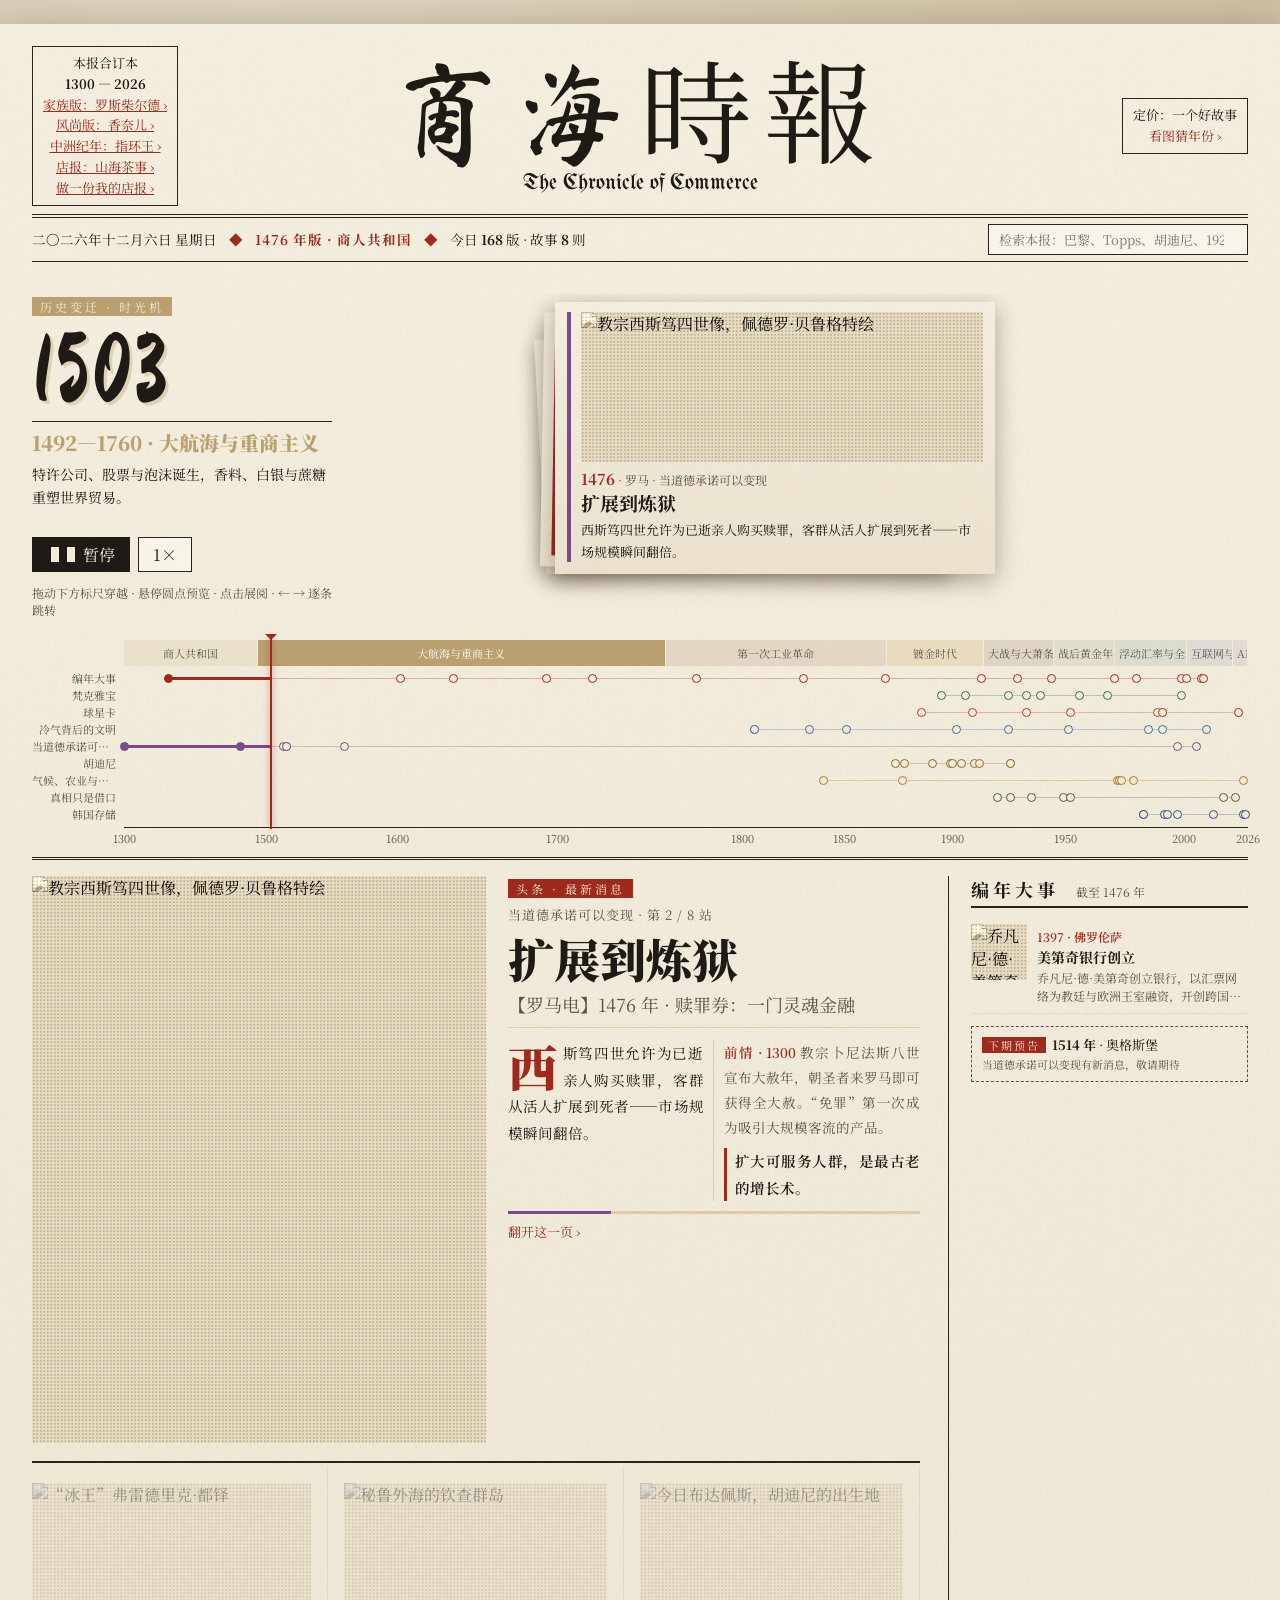
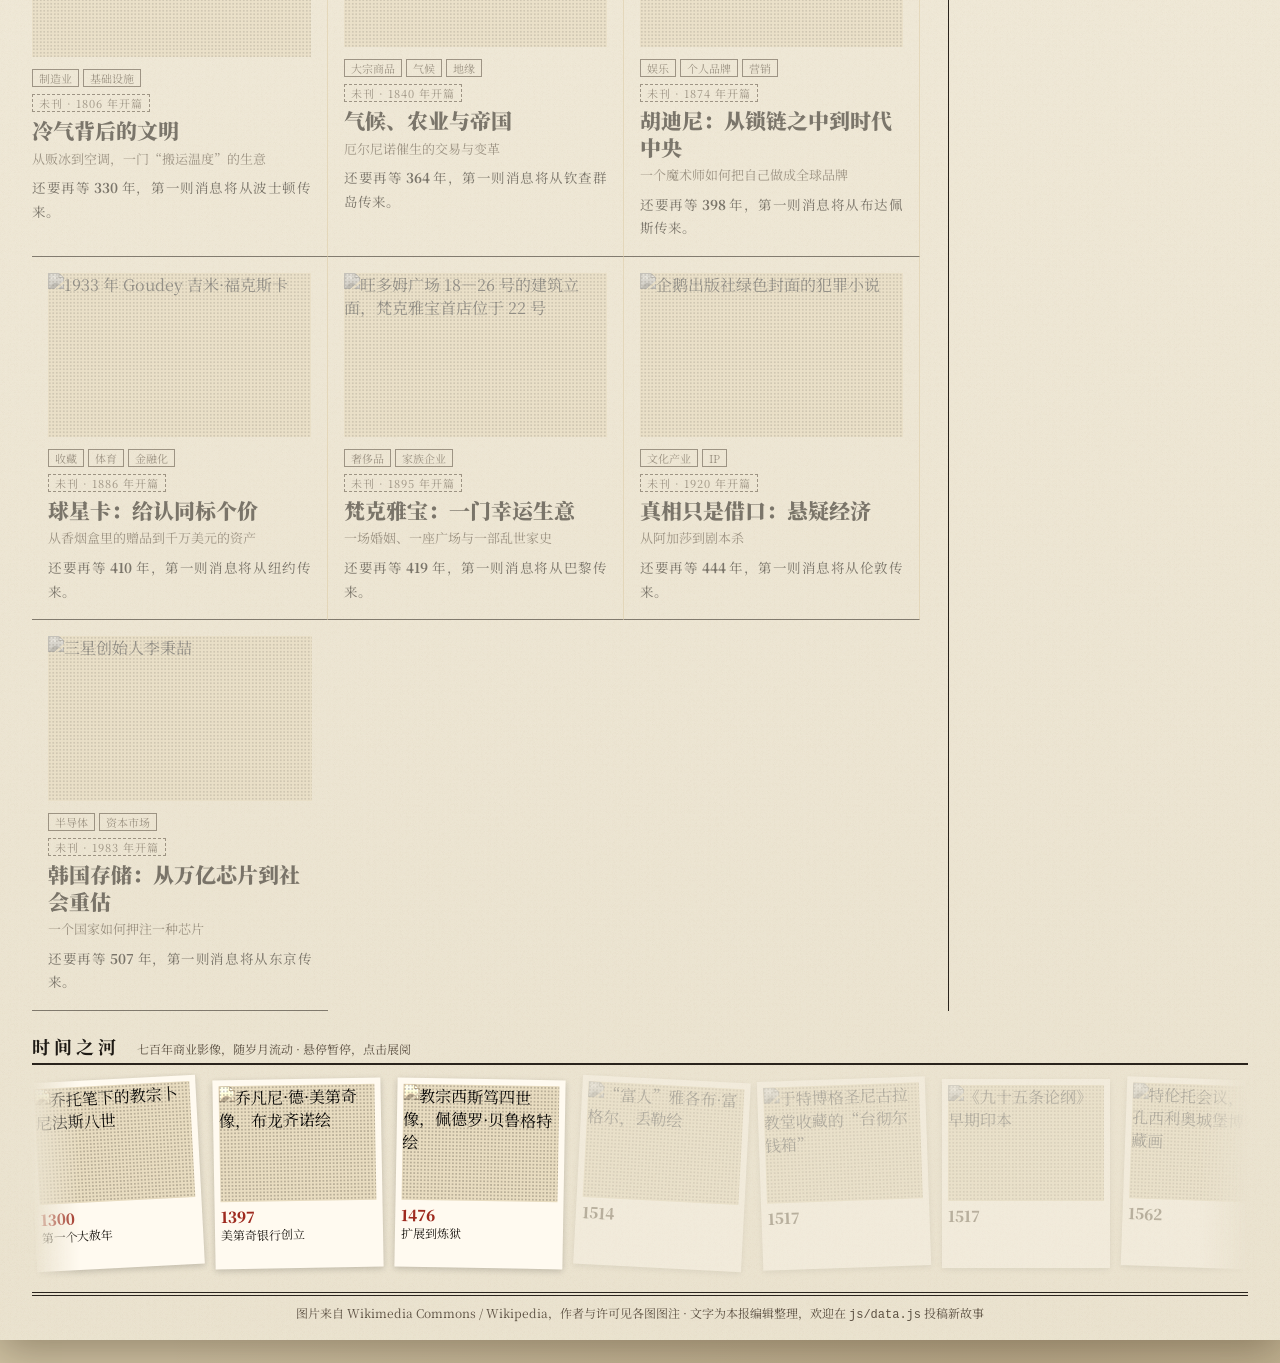
==== commit 64f76bdd: "Add merchant edition: shop.html sample, ticket CTA, and studio generator - app.js/style.css: data-dr" ====
--- a/index.html
+++ b/index.html
@@ -14,7 +14,7 @@
   <!-- ============ 头版 ============ -->
   <div id="front">
     <header class="masthead">
-      <div class="ear">本报合订本<br /><b>1300 — 2026</b><br /><a class="link edition-link" href="family.html">家族版：罗斯柴尔德 ›</a><br /><a class="link edition-link" href="fashion.html">风尚版：香奈儿 ›</a><br /><a class="link edition-link" href="middle-earth.html">中洲纪年：指环王 ›</a></div>
+      <div class="ear">本报合订本<br /><b>1300 — 2026</b><br /><a class="link edition-link" href="family.html">家族版：罗斯柴尔德 ›</a><br /><a class="link edition-link" href="fashion.html">风尚版：香奈儿 ›</a><br /><a class="link edition-link" href="middle-earth.html">中洲纪年：指环王 ›</a><br /><a class="link edition-link" href="shop.html">店报：山海茶事 ›</a><br /><a class="link edition-link" href="studio.html">做一份我的店报 ›</a></div>
       <div class="title">
         <h1>商海時報</h1>
         <div class="en">The Chronicle of Commerce</div>
--- a/css/style.css
+++ b/css/style.css
@@ -455,3 +455,28 @@
   body.docked .m-headwrap { left: calc(12px + var(--lab)); right: 12px; }
 }
 @media (prefers-reduced-motion: reduce) { body.docked .m-axis { animation: none; } }
+
+/* ---------- 店报：复古票根（购买 / 引流卡）、本店栏、草稿条 ---------- */
+.ticket { display: grid; grid-template-columns: 1fr auto; margin: 16px 0 0; border: 1.5px solid var(--rule); position: relative; font-family: var(--serif); color: var(--ink); background: var(--paper); box-shadow: 2px 3px 0 rgba(40, 25, 10, .18); }
+.ticket .tk-l, .ticket .tk-r { color: inherit; text-decoration: none; display: flex; flex-direction: column; justify-content: center; }
+.ticket .tk-l { padding: 10px 14px; border-right: 2px dashed var(--rule); gap: 2px; }
+.ticket .tk-k { font-size: 11px; letter-spacing: 3px; color: var(--red); }
+.ticket .tk-l b { font-size: 17px; font-weight: 900; line-height: 1.3; }
+.ticket .tk-l i { font-style: normal; font-size: 12px; color: var(--ink-2); }
+.ticket .tk-wx { font-size: 12px; color: var(--ink-2); margin-top: 2px; }
+.ticket .tk-wx b { font-size: 12px; font-weight: 600; color: var(--ink); }
+.ticket .tk-r { padding: 10px 16px; text-align: center; background: var(--paper-2); position: relative; min-width: 96px; }
+.ticket .tk-r::before, .ticket .tk-r::after { content: ""; position: absolute; left: -8px; width: 14px; height: 14px; border-radius: 50%; background: var(--paper); border: 1.5px solid var(--rule); }
+.ticket .tk-r::before { top: -9px; border-top-color: transparent; border-left-color: transparent; border-right-color: transparent; }
+.ticket .tk-r::after { bottom: -9px; border-bottom-color: transparent; border-left-color: transparent; border-right-color: transparent; }
+.ticket .tk-price { font-size: 20px; font-weight: 900; color: var(--red); white-space: nowrap; }
+.ticket .tk-go { display: inline-block; font-size: 12px; letter-spacing: 2px; border: 1px solid var(--red); color: var(--red); padding: 2px 8px; margin-top: 4px; transition: background .2s, color .2s; }
+a.tk-r:hover .tk-go { background: var(--red); color: var(--paper); }
+.shopcard { margin-top: 22px; }
+.shopcard:empty { display: none; }
+.shopcard h3 { margin: 0 0 8px; font-size: 18px; border-bottom: 2px solid var(--rule); padding-bottom: 4px; letter-spacing: 4px; }
+.shopcard h3 small { font-weight: 400; letter-spacing: 0; font-size: 12px; color: var(--ink-2); margin-left: 8px; }
+.shopcard .ticket { max-width: 640px; }
+.draftbar { position: sticky; top: 0; z-index: 30; background: var(--red); color: var(--paper); font-size: 13px; padding: 6px 14px; display: flex; gap: 14px; align-items: center; justify-content: center; }
+.draftbar a { color: inherit; }
+@media (max-width: 860px) { .ticket { grid-template-columns: 1fr; } .ticket .tk-l { border-right: none; border-bottom: 2px dashed var(--rule); } .ticket .tk-r::before, .ticket .tk-r::after { display: none; } }
